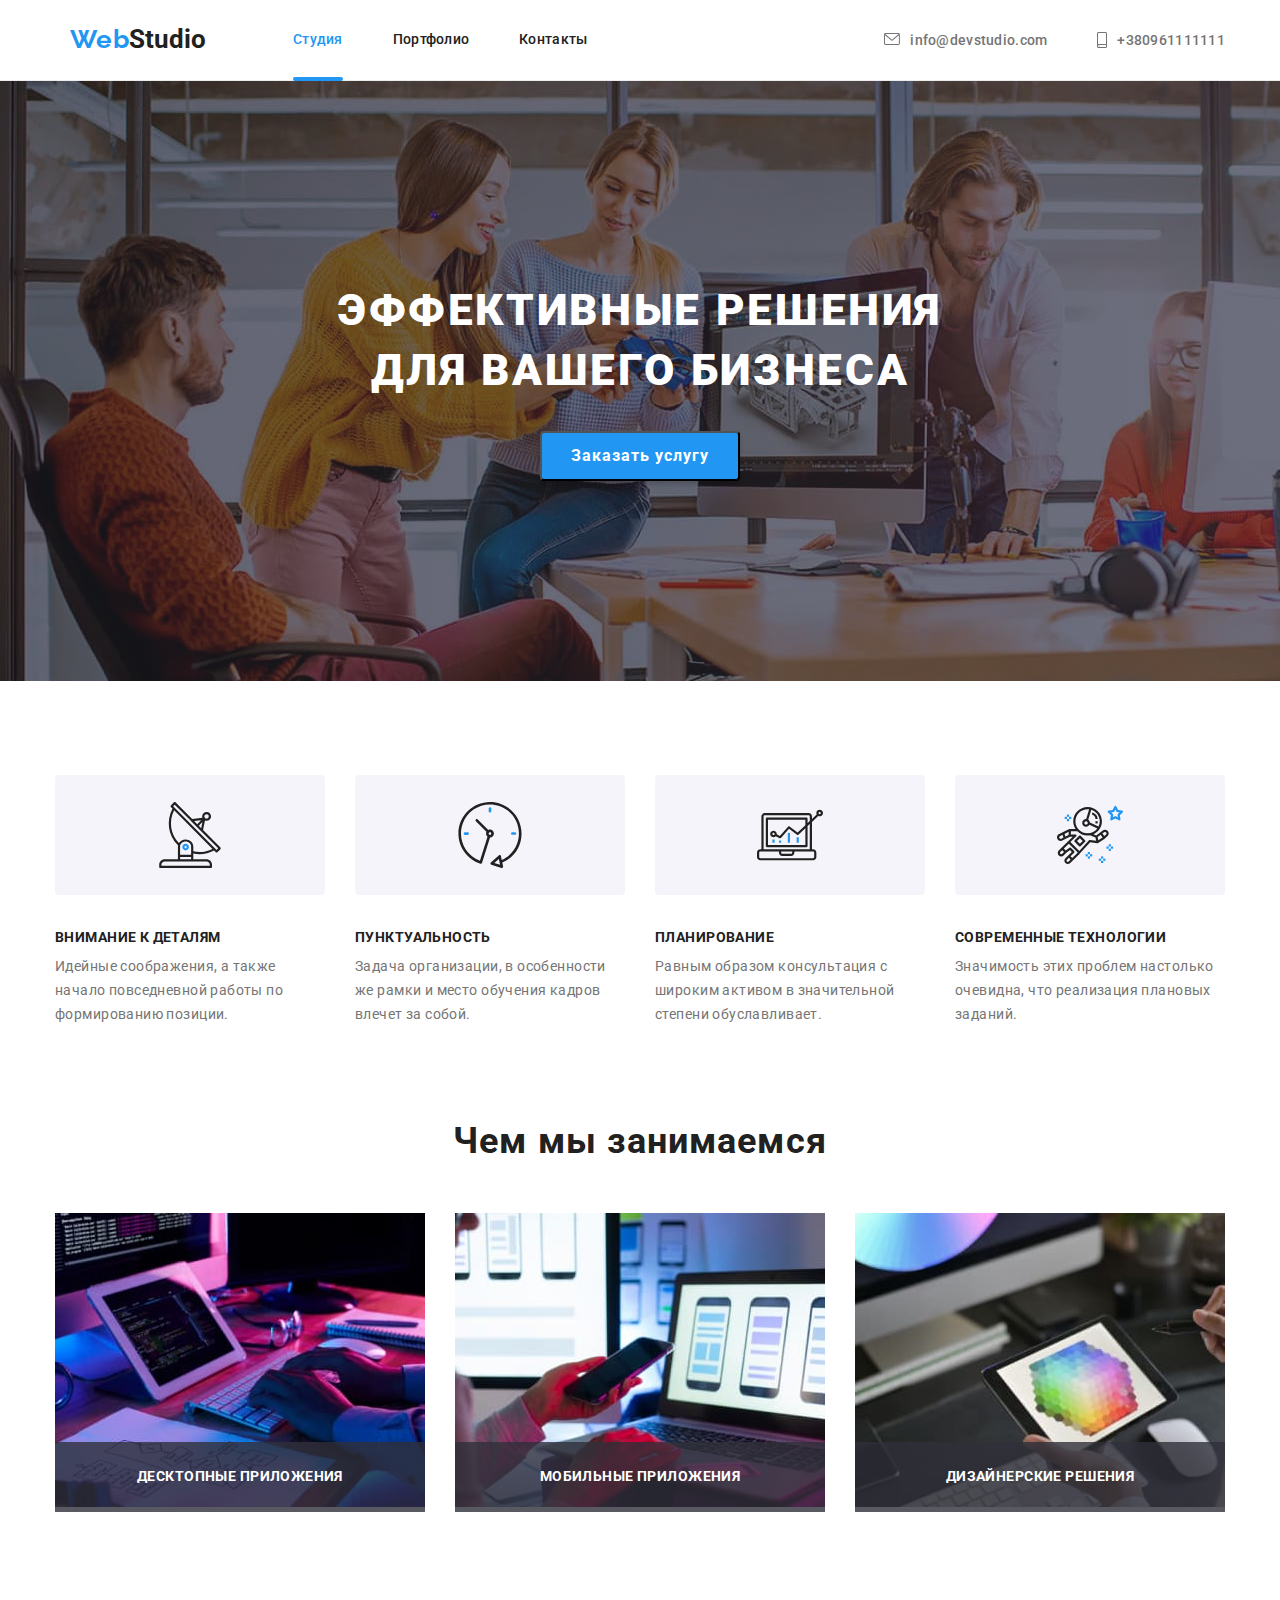
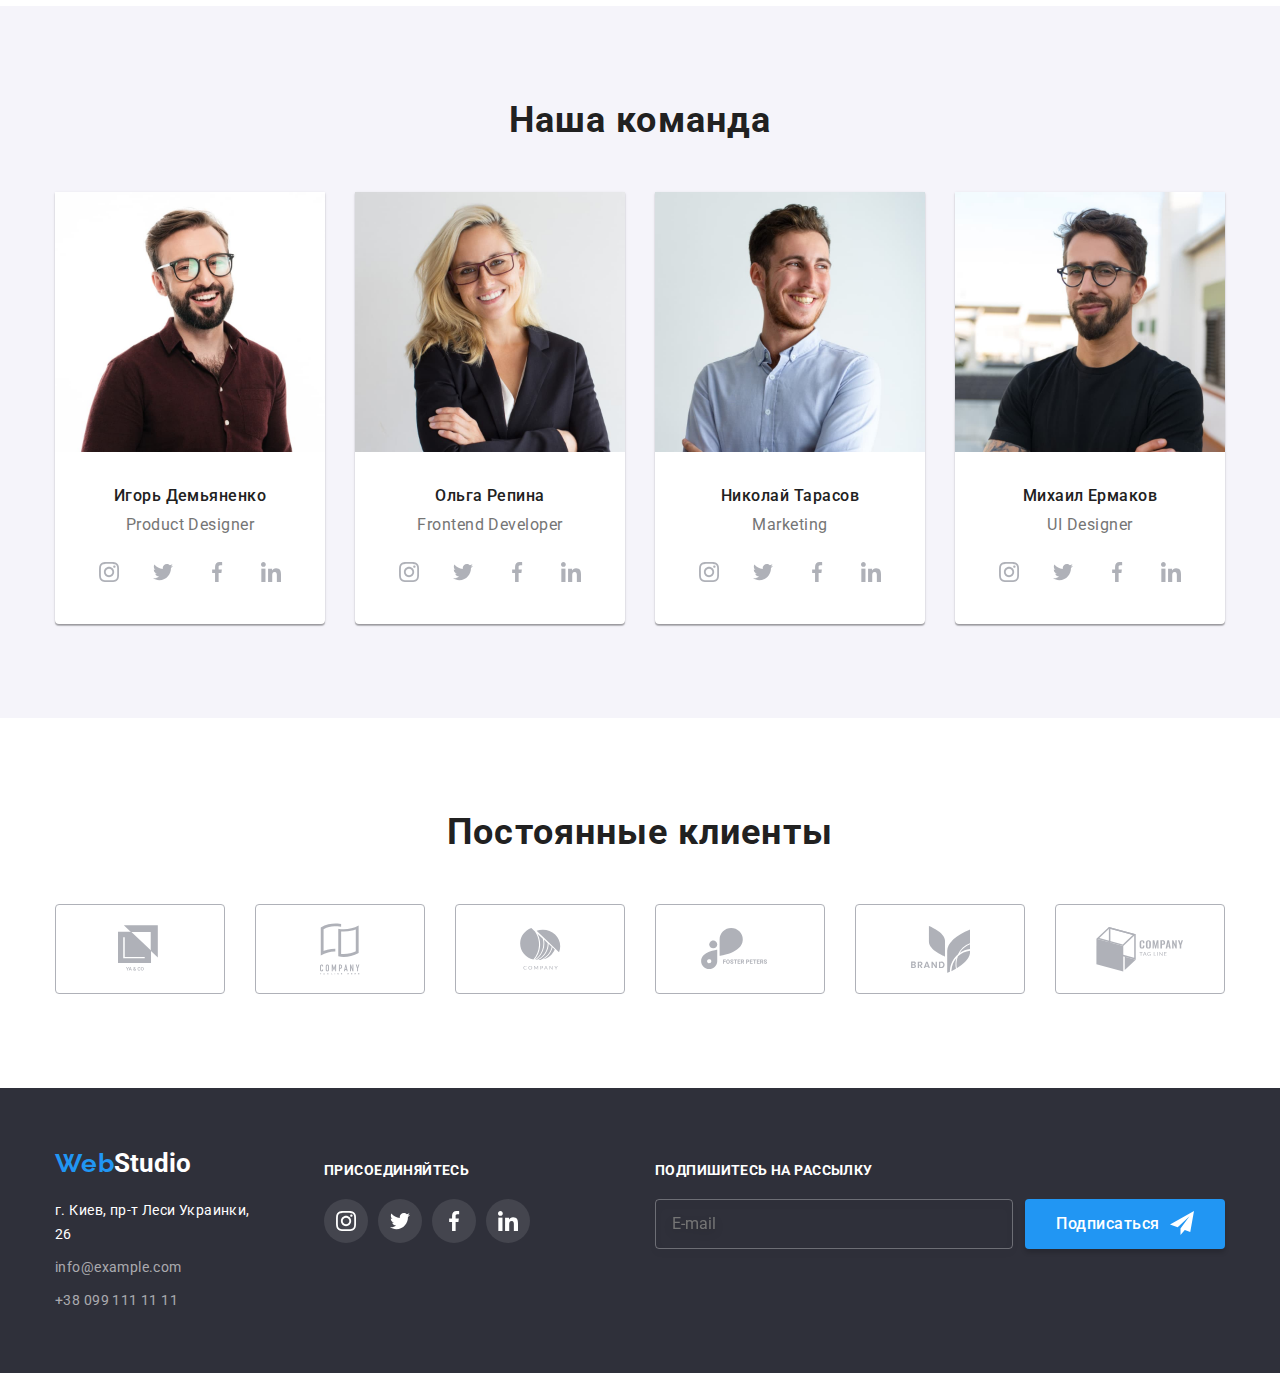
==== index.html @ 5cf7dbcb "copyed last homework" ====
<!DOCTYPE html>
<html lang="ru">
<head>
    <meta charset="UTF-8">
    <meta name="viewport" content="width=device-width, initial-scale=1.0">
    <title>Студия</title>
    <link rel="stylesheet" type="text/css" href="css/normalize.css" />
    <link href="https://fonts.googleapis.com/css2?family=Raleway:wght@700&family=Roboto:wght@400;500;700;900&display=swap" rel="stylesheet">
    <link rel="stylesheet" href="https://cdnjs.cloudflare.com/ajax/libs/modern-normalize/1.0.0/modern-normalize.min.css">
    <link rel="stylesheet" type="text/css" href="css/styles.css" />
</head>
<body>
    <!-- Шапка  -->
    <header class="header">
        <!-- навигация в шапке сайта -->
        <nav class="nav">
           <div class="container">
                <a class="logo" href=""><span class="web">Web</span>Studio</a>
                
                <ul class="site-nav">
                    <li class="item"><a class="link site-nav-studio active" href="https://aleksdu.github.io/goit-markup-hw-06/">Студия</a></li>
                    <li class="item"><a class="link site-nav-portfolio"
                            href="https://aleksdu.github.io/goit-markup-hw-06/portfolio">Портфолио</a></li>
                    <li class="item"><a class="link site-nav-contacts" href="">Контакты</a></li>
                </ul>
                
                <ul class="auth-nav">
                    
                    <li class="item">
                        <a class="link auth-nav-contacts-link" href="mailto:info@devstudio.com">
                            <svg class="icon-envelope-hover">
                                <use href="./images/sprite.svg#icon-envelope-hover">
                                </use></svg>info@devstudio.com</a></li>
                    <li class="item"><a class="link auth-nav-tel"
                         href="tel:+380961111111">
                        <svg class="icon-smartphone">
                            <use href="./images/sprite.svg#icon-smartphone">
                            </use>
                        </svg>
                         +380961111111</a>
                    </li>
                </ul>
            </div>
                </nav>
           
    </header>
    <!-- Кнопка на заднем фоне -->
    <main>
        <section class="title">
            <div class="container">
                <h1 class="title-buton-title">Эффективные решения<br />
                    для вашего бизнеса</h1>
                <button class="title-buton-buton" type="button" data-modal-open>Заказать услугу</button>
        </div>
         </section>  
    <!-- Секция особенности -->
    <section class="features-items">
        <div class="container">
            <ul class="features">
                <li class="item">
                    <svg class="antenna">
                        <use href="./images/sprite.svg#antenna">
                        </use>
                    </svg>
                    <h3 class="features-title">Внимание к деталям</h3>
                    <p class="features-text">Идейные соображения, а также 
                        начало повседневной работы по 
                        формированию позиции.</p>
                </li>
                <li class="item">
                    <svg class="clock">
                        <use href="./images/sprite.svg#clock">
                        </use>
                    </svg>
                    <h3 class="features-title">Пунктуальность</h3>
                    <p class="features-text">Задача организации, в особенности 
                        же рамки и место обучения кадров 
                        влечет за собой.</p>
                </li>
                <li class="item">
                    <svg class="diagram">
                        <use href="./images/sprite.svg#diagram">
                        </use>
                    </svg>
                    <h3 class="features-title">Планирование</h3>
                    <p class="features-text">Равным образом консультация с
                        широким активом в значительной
                        степени обуславливает.</p>
                </li>
                <li class="item">
                    <svg class="astronaut">
                        <use href="./images/sprite.svg#astronaut">
                        </use>
                    </svg>
                    <h3 class="features-title">Современные технологии</h3>
                    <p class="features-text">Значимость этих проблем настолько
                        очевидна, что реализация плановых
                        заданий.</p>
                </li>
            </ul>
        </div>
    </section>
    <!-- секция чем мы занимаемся -->
    
        
    <section class="images">
        <h2 class="title-2">Чем мы занимаемся</h2>
        <ul class="container">
            <li class="item">
                <div class="images-image"><img src="./images/img.jpg" alt="пишет код" width="370">
                <p class="images-overlay">Десктопные приложения</p></div></li>
            <li class="item">
                <div class="images-image">
                <img src="./images/img(1).jpg" alt="пишет мобильный девайс" width="370">
                <p class="images-overlay">Мобильные приложения</p>
                </div></li>
            <li class="item">
                <div class="images-image">
                <img src="./images/img(2).jpg" alt="выбирает цвет" width="370">
            <p class="images-overlay">Дизайнерские решения</p>
            </div></li>
        </ul>
    </section>
    <!-- секция наша команда -->
    <section class="our-team">
        <div class="container">
            <h2 class="title-3">Наша команда</h2>
            <ul class="title-3-members">
                <li class="item"><img src="./images/img(3).jpg" alt="Игорь Демьяненко" width="270"><br />
                    <h3 class="names">Игорь Демьяненко</h3>
                    <p class="work" lang="en">Product Designer</p>
                    <ul class="social-list">
                        <li class="social-list-item">
                            <a href="" class="social-list-link">
                                <svg class="social-list-icon">
                                    <use href="./images/sprite.svg#instagram"></use>
                                </svg>
                            </a>
                        </li>
                        <li class="social-list-item">
                            <a href="" class="social-list-link">
                                <svg class="social-list-icon">
                                    <use href="./images/sprite.svg#twitter"></use>
                                </svg>
                            </a>
                        </li>
                        <li class="social-list-item">
                            <a href="" class="social-list-link">
                                <svg class="social-list-icon">
                                    <use href="./images/sprite.svg#facebook"></use>
                                </svg>
                            </a>
                        </li>
                        <li class="social-list-item">
                            <a href="" class="social-list-link">
                                <svg class="social-list-icon">
                                    <use href="./images/sprite.svg#linkedin"></use>
                                </svg>
                            </a>
                        </li>
                    </ul>
                </li>
                <li class="item"><img src="./images/img(4).jpg" alt="Ольга Репина" width="270"><br />
                    <h3 class="names">Ольга Репина</h3>
                    <p class="work" lang="en">Frontend Developer</p>
                    <ul class="social-list">
                        <li class="social-list-item">
                            <a href="" class="social-list-link">
                                <svg class="social-list-icon">
                                    <use href="./images/sprite.svg#instagram"></use>
                                </svg>
                            </a>
                        </li>
                        <li class="social-list-item">
                            <a href="" class="social-list-link">
                                <svg class="social-list-icon">
                                    <use href="./images/sprite.svg#twitter"></use>
                                </svg>
                            </a>
                        </li>
                        <li class="social-list-item">
                            <a href="" class="social-list-link">
                                <svg class="social-list-icon">
                                    <use href="./images/sprite.svg#facebook"></use>
                                </svg>
                            </a>
                        </li>
                        <li class="social-list-item">
                            <a href="" class="social-list-link">
                                <svg class="social-list-icon">
                                    <use href="./images/sprite.svg#linkedin"></use>
                                </svg>
                            </a>
                        </li>
                    </ul>
                </li>
                <li class="item"><img src="./images/img(5).jpg" alt="Николай Тарасов" width="270"><br />
                    <h3 class="names">Николай Тарасов</h3>
                    <p class="work" lang="en">Marketing</p>
                    <ul class="social-list">
                        <li class="social-list-item">
                            <a href="" class="social-list-link">
                                <svg class="social-list-icon">
                                    <use href="./images/sprite.svg#instagram"></use>
                                </svg>
                            </a>
                        </li>
                        <li class="social-list-item">
                            <a href="" class="social-list-link">
                                <svg class="social-list-icon">
                                    <use href="./images/sprite.svg#twitter"></use>
                                </svg>
                            </a>
                        </li>
                        <li class="social-list-item">
                            <a href="" class="social-list-link">
                                <svg class="social-list-icon">
                                    <use href="./images/sprite.svg#facebook"></use>
                                </svg>
                            </a>
                        </li>
                        <li class="social-list-item">
                            <a href="" class="social-list-link">
                                <svg class="social-list-icon">
                                    <use href="./images/sprite.svg#linkedin"></use>
                                </svg>
                            </a>
                        </li>
                    </ul>
                </li>
                <li class="item"><img src="./images/img(6).jpg" alt="Михаил Ермаков" width="270"><br />
                    <h3 class="names">Михаил Ермаков</h3>
                    <p class="work" lang="en">UI Designer</p>
                    <ul class="social-list">
                        <li class="social-list-item">
                            <a href="" class="social-list-link">
                                <svg class="social-list-icon">
                                    <use href="./images/sprite.svg#instagram"></use>
                                </svg>
                            </a>
                        </li>
                        <li class="social-list-item">
                            <a href="" class="social-list-link">
                                <svg class="social-list-icon">
                                    <use href="./images/sprite.svg#twitter"></use>
                                </svg>
                            </a>
                        </li>
                        <li class="social-list-item">
                            <a href="" class="social-list-link">
                                <svg class="social-list-icon">
                                    <use href="./images/sprite.svg#facebook"></use>
                                </svg>
                            </a>
                        </li>
                        <li class="social-list-item">
                            <a href="" class="social-list-link">
                                <svg class="social-list-icon">
                                    <use href="./images/sprite.svg#linkedin"></use>
                                </svg>
                            </a>
                        </li>
                    </ul>
                </li>
            </ul>
        </div>
    </section>

    <!-- stabbil cliens -->

    <section class="clients">
        <div class="container">
        <h2 class="title-clients">Постоянные клиенты</h2>
            <ul class="clients-list">
                <li class="clients-item">
                    <a href="" class="clients-link">
                        <svg class="clients-icon">
                            <use href="./images/sprite.svg#logo-1"></use>
                        </svg>
                    </a>
                </li>
                <li class="clients-item">
                    <a href="" class="clients-link">
                        <svg class="clients-icon logo-2">
                            <use href="./images/sprite.svg#logo-2"></use>
                        </svg>
                    </a>
                </li>
                <li class="clients-item">
                    <a href="" class="clients-link">
                        <svg class="clients-icon logo-3">
                            <use href="./images/sprite.svg#logo-3"></use>
                        </svg>
                    </a>
                </li>
                <li class="clients-item">
                    <a href="" class="clients-link">
                        <svg class="clients-icon logo-4">
                            <use href="./images/sprite.svg#logo-4"></use>
                        </svg>
                    </a>
                </li>
                <li class="clients-item">
                    <a href="" class="clients-link">
                        <svg class="clients-icon logo-5">
                            <use href="./images/sprite.svg#logo-5"></use>
                        </svg>
                    </a>
                </li>
                <li class="clients-item">
                    <a href="" class="clients-link">
                        <svg class="clients-icon logo-6">
                            <use href="./images/sprite.svg#logo-6"></use>
                        </svg>
                    </a>
                </li>
            </ul>
            </div>
    </section>
    </main>

    <!-- подвал страницы -->
    
    <footer class="footer">
        <div class="container">
            <div class="">
            <a class="logo" href=""><span class="web">Web</span>Studio</a>
            <address>
                 <div class="footer-address">г. Киев, пр-т Леси Украинки, 26</div>
                <a class="footer-mail" href="mailto:info@example.com">info@example.com</a><br />
                <a class="footer-tel" href="tel:+380991111111">+38 099 111 11 11</a>
            </address>
            </div>
        
        

        <!-- social links -->
            <div class="social-links">
             <h3 class="call">присоединяйтесь</h3>
                <ul class="social-list social-list-footer">
                    <li class="social-list-item">
                        <a href="" class="social-list-link">
                            <svg class="social-list-icon">
                                <use href="./images/sprite.svg#instagram"></use>
                            </svg>
                        </a>
                    </li>
                    <li class="social-list-item">
                        <a href="" class="social-list-link">
                            <svg class="social-list-icon">
                                <use href="./images/sprite.svg#twitter"></use>
                            </svg>
                        </a>
                    </li>
                    <li class="social-list-item">
                        <a href="" class="social-list-link">
                            <svg class="social-list-icon">
                                <use href="./images/sprite.svg#facebook"></use>
                            </svg>
                        </a>
                    </li>
                    <li class="social-list-item">
                        <a href="" class="social-list-link">
                            <svg class="social-list-icon">
                                <use href="./images/sprite.svg#linkedin"></use>
                            </svg>
                        </a>
                    </li>
                </ul>
            </div>
            <form class="footer-subscribe">
                <h3 class="call">Подпишитесь на рассылку</h3>
                <ul class="footer-subscribe-list">
                    <li class="subscribe-list-item">
                        <input type="email" name="email"
                         placeholder="E-mail" class="subscribe-email" />
                    </li>
                    <li class="subscribe-list-item">
                        <button type="submit" class="subscribe-button button">
                            Подписаться</button>
                    </li>
                </ul>
            </form>
        </div>
    </footer>

<!-- Modal btn -->

<div class="backdrop is-hidden" data-modal>
    <div class="modal">
        <button type="button" class="modal-close-btn" data-modal-close>
            <svg class="modal-close-icon">
            <use href="./images/sprite.svg#close"></use></svg></button>
            <form action="#" class="modal-form">
                <h2 class="modal-head">Оставьте свои данные, мы вам перезвоним</h2>

                <label class="modal-form-input-label">Имя
                <span class="modal-form-input-wrapper">
                    <input type="text" name="user-name" class="modal-form-input">
                    <svg class="modal-form-icon">
                        <use href="./images/sprite.svg#person-black"></use></svg>
                </span>
                </label>
                
                <label class="modal-form-input-label">Телефон
                <span class="modal-form-input-wrapper">
                    <input type="tel" name="user-phone" class="modal-form-input">
                    <svg class="modal-form-icon">
                    <use href="./images/sprite.svg#phone-black"></use>
                </svg></span>
                </label>
            
                <label class="modal-form-input-label">Почта
                <span class="modal-form-input-wrapper">
                    <input type="email" name="user-mail" class="modal-form-input">
                    <svg class="modal-form-icon">
                        <use href="./images/sprite.svg#email-black"></use>
                    </svg>
                    </span>
                    </label>

                
                <label class="modal-form-input-label">
                    Комментарий
                    <textarea name="user-message" class="modal-form-message"
                     placeholder="Введите текст"></textarea>
                </label>
                

                <input type="checkbox" name="user-policy" id="policy-check" 
                class="modal-form-check-policy visually-hidden">
                <label for="policy-check" class="modal-form-label-policy">
                    Соглашаюсь с рассылкой и принимаю <a class="policy-check-link" href="#">Условия договора</a> </label>

                <button type="submit" class="modal-form-btn">Отправить</button>
            </form>
            </div>
</div>

<script src="./js/modal.js"></script>
    </body>
</html>
---- css/styles.css ----
:root {
--prymary-text-color: #757575;
--font-family: Roboto;

}
a{
    text-decoration: none;
}
li{
   list-style-type: none;
}
body {
  font-family: Roboto, sans-serif;
  }
  h1,h2,h3,h4,h5,h6,p{
 margin: 0;
}
address{
    font-style: normal;
}
.list{
    list-style: none;
}
ul{
    margin: 0;
    padding: 0;
}
image{
    display: block;
}

  /* ========Header============ */
.container{
display: flex;
width: 1200px;
padding-left: 15px;
padding-right: 15px;
margin: 0 auto;
}

.header{
border-bottom: 1px solid #ECECEC;
}
  
.site-nav .item+.item{
margin-left: 50px;
display: block;
}


.auth-nav .link{
padding-top: 32px;
padding-bottom: 32px;
}

.site-nav{
padding-top: 30px;
display: flex;
}

.web{
display: flex;
margin-left: 15px;

font-family: Raleway;
font-weight: 700;
font-size: 26px;
line-height: 1.192;
letter-spacing: 0.03em;
color: #2196f3;
transition: 250ms cubic-bezier(0.4, 0, 0.2, 1);
}



.header .logo{
display: flex;
padding-top: 24px;
padding-bottom: 25px;
margin-right: 93px;
width: 145px;
height: 31px;
font-weight: bold;
font-size: 26px;
line-height: 1.192;
color: #212121;
transition: 250ms cubic-bezier(0.4, 0, 0.2, 1);
}

.logo:hover, .logo:focus{
color:#2196f3;
}

.logo:active{
color: teal;
}

.site-nav-studio{
font-weight: 500;
font-size: 14px;
line-height: 1.142;
letter-spacing: 0.02em;
color: #212121;
position: relative;
transition: 250ms cubic-bezier(0.4, 0, 0.2, 1);
}

.active::after{
content: "";
top: 46px;
left: 0;
width: 100%;
height: 4px;
position: absolute;
display: block;
background: #2196F3;
border-radius: 2px;
transition: 250ms cubic-bezier(0.4, 0, 0.2, 1);
}



.site-nav-studio:hover, .site-nav-studio:focus{
color: #2196f3;
}



.site-nav-studio.active{
color: #2196f3;
}
.site-nav-portfolio.active{
color: #2196f3;
}

.site-nav-portfolio, .site-nav-contacts{
font-weight: 500;
font-size: 14px;
line-height: 1.142;
letter-spacing: 0.02em;
color: #212121;
transition: 250ms cubic-bezier(0.4, 0, 0.2, 1);
position: relative;
}





.site-nav-portfolio:hover, .site-nav-portfolio:focus,
.site-nav-contacts:hover, .site-nav-contacts:focus{
color: #2196f3;
}

.site-nav-portfolio:active, .site-nav-contacts:active{
color: teal;
}

.auth-nav{
display: flex;
margin-left: auto;
align-items: center;
}

.auth-nav .item+.item{
margin-left: 50px;
}

.header .auth-nav-contacts-link{
transition: 250ms cubic-bezier(0.4, 0, 0.2, 1);
margin-left: auto;
}

.icon-envelope-hover{
align-items: center;
max-width: 16px;
height: 12px;
margin-right: 10px;
fill: var(--prymary-text-color);
transition: color 250ms cubic-bezier(0.4, 0, 0.2, 1) 250ms;
}

.auth-nav-contacts-link:hover .icon-envelope-hover,
.auth-nav-contacts-link:focus .icon-envelope-hover{
fill: #2196F3;
transition: color 250ms cubic-bezier(0.4, 0, 0.2, 1) 250ms;
}

.auth-nav-contacts-link{
font-weight: 500;
font-size: 14px;
line-height: 1.142;
letter-spacing: 0.02em;
color: var(--prymary-text-color);
transition: 250ms cubic-bezier(0.4, 0, 0.2, 1);
}

.auth-nav-tel{
display: flex;
align-items: center;
justify-content: center;
align-self: center;

font-weight: 500;
font-size: 14px;
line-height: 1.142;
letter-spacing: 0.02em;
color: var(--prymary-text-color);
transition: 250ms cubic-bezier(0.4, 0, 0.2, 1);
}


.auth-nav-contacts-link:hover,.auth-nav-contacts-link:focus,
.auth-nav-tel:hover,.auth-nav-tel:focus{
color: #2196f3;
}

.auth-nav-tel:active,.auth-nav-contacts-link:active{
    color: #2196F3;
}

.icon-smartphone{
align-items: center;
width: 10px;
height: 16px;
margin-right: 10px;
fill: var(--prymary-text-color);
transition: 250ms cubic-bezier(0.4, 0, 0.2, 1);
}

.auth-nav-tel:hover .icon-smartphone,
.auth-nav-tel:focus .icon-smartphone{
fill: #2196F3;
}

/* ========End Header============ */

/* ========Studio Button on backend============ */

.title>.container{
display: block;
width: 1200px;
padding-left: 15px;
padding-right: 15px;
margin: 0 auto;
}

.title{
display: flex;
padding-top: 200px;
padding-bottom: 200px;
margin: 0 auto;
max-width: 1600px;
height: 600px;


background-image: linear-gradient(
to right,
rgba(47, 48, 58, .4),
rgba(70, 71, 85, 0.4))
, url(../images/background.jpg);
background-color: #2F303A;
}


.title-buton-title{
margin-bottom: 30px;

font-weight: 900;
font-size: 44px;
line-height: 1.363;
text-align: center;
letter-spacing: 0.06em;
text-transform: uppercase;
color: #FFFFFF; 
}


.title-buton-buton{
width: 200px;
height: 50px;
justify-content: center;
margin-left: auto;
margin-right: auto;
background-color: #2196F3;
font-weight: bold;
font-size: 16px;
line-height: 1.875;
display: flex;
align-items: center;
text-align: center;
letter-spacing: 0.06em;
color: #FFFFFF;
box-shadow: 0px 4px 4px rgba(0, 0, 0, 0.15);
border-radius: 4px;
transition: 250ms cubic-bezier(0.4, 0, 0.2, 1);
}

.title-buton-buton:hover, .title-buton-buton:focus{
color:#2196f3;
background-color: #fff;
}


.title-buton-buton:active,
.title-buton-title:active{
     color: #2196F3;
     background-color: #fff;
}
/* ========End Studio Button on backend============ */

/* ========Features============ */
.features-items{
padding-top: 94px;
padding-bottom: 94px;
}

.features{
display: flex;
}

.antenna{
width: 270px;
height: 120px;
padding: 25px 102px;
background: #F5F4FA;
border-radius: 4px;
margin-bottom: 30px;
}

.clock{
width: 270px;
height: 120px;
padding: 25px 102px;
background: #F5F4FA;
border-radius: 4px;
margin-bottom: 30px;

}

.diagram{
width: 270px;
height: 120px;
padding: 25px 102px;
background: #F5F4FA;
border-radius: 4px;
margin-bottom: 30px;
}

.astronaut{
width: 270px;
height: 120px;
padding: 25px 102px;
background: #F5F4FA;
border-radius: 4px;
margin-bottom: 30px;
}

.features-title{
margin-bottom: 10px;
font-weight: 700;
font-size: 14px;
line-height: 1.142;
letter-spacing: 0.03em;
text-transform: uppercase;
color: #212121;
}


.features .item {
width: 270px;
}

.features-text{
font-weight: normal;
font-size: 14px;
line-height: 1.714;
letter-spacing: 0.03em;
color: var(--prymary-text-color);
}

.features .item:not(:last-child) {
margin-right: 30px;
}

.images{
padding-bottom: 94px;

}

.title-2{
min-width: 376px;
margin-bottom: 50px;

font-weight: bold;
font-size: 36px;
line-height: 1.166;
text-align: center;
letter-spacing: 0.03em;
color: #212121;
}


.images .item:not(:last-child){
margin-right: 30px;
}

/* .images .item{
position: relative;
} */

.images-image{

position: relative;

}

.images-image>.images-overlay{
position: absolute;
display: flex;
justify-content: center;
align-items: center;
font-family: var(--font-family);
font-style: normal;
font-weight: bold;
font-size: 14px;
line-height: 1.14;
letter-spacing: 0.03em;
text-transform: uppercase;
color: #FFFFFF;
bottom: 0;
left: 0;
width: 100%;
height: 70px;
background: rgba(47, 48, 58, 0.8);
}

/* ========End Features============ */
/* ========What we do============ */
.our-team{
padding-top: 94px;
padding-bottom: 94px;
background: #F5F4FA;
}
.our-team>.container{
display: block;
/* align-items: baseline; */
width: 1200px;
padding-left: 15px;
padding-right: 15px;
margin: 0 auto;
}

.title-3{
min-width: 264px;
margin-left: auto;
margin-right: auto;
margin-bottom: 50px;

font-weight: bold;
font-size: 36px;
line-height: 1.166;
text-align: center;
letter-spacing: 0.03em;
color: #212121;
}

.names{
font-weight: 500;
font-size: 16px;
line-height: 1.187;
/* identical to box height */
text-align: center;
letter-spacing: 0.03em;
color: #212121;
padding-top: 30px;
padding-bottom: 10px;
}

.work{
padding-bottom: 16px;
font-weight: normal;
font-size: 16px;
line-height: 1.187;
/* identical to box height */
text-align: center;
letter-spacing: 0.03em;
color: var(--prymary-text-color);
}

.title-3-members{
display: flex;
margin-left: auto;
margin-right: auto;
}

.title-3-members .item:not(:last-child){
margin-right: 30px;
}

.social-list{
display: flex;
justify-content: space-between;
margin-left: 32px;
margin-right: 32px;
}

.social-list-link:hover .social-list-icon,
.social-list-link:focus .social-list-icon{
fill: #ffffff;
}

.social-list-link:hover,
.social-list-link:focus{
background-color: #2196F3;
}

.social-list-icon{
width: 20px;
height: 20px;
fill:#AFB1B8;
transition: 250ms cubic-bezier(0.4, 0, 0.2, 1);
}

.social-list-link{
display: flex;
justify-content: center;
align-items: center;
width: 44px;
height: 44px;
margin-bottom: 30px;
background-color: white;
border-radius: 50%;
transition: 250ms cubic-bezier(0.4, 0, 0.2, 1);
}


.title-3-members .item{
background: #FFFFFF;
box-shadow: 0px 1px 3px rgba(0, 0, 0, 0.12), 0px 1px 1px rgba(0, 0, 0, 0.14), 0px 2px 1px rgba(0, 0, 0, 0.2);
border-radius: 0px 0px 4px 4px;
}
/* ========EndWhat we do============ */
/* ========stabbil clients============ */
.clients{
padding-top: 94px;
padding-bottom: 94px;
background-color: #FFFFFF;
}

.clients>.container{
display: block;
width: 1200px;
padding-left: 15px;
padding-right: 15px;
margin: 0 auto;
}


.clients-list{
display: flex;
}


.title-clients{
min-width: 390px;
height: 42px;
margin-bottom: 50px;

margin-left:  auto;
margin-right: auto;
font-weight: bold;
font-size: 36px;
line-height: 1.16;
text-align: center;
letter-spacing: 0.03em;
color: #212121;
}

.clients-link{
display: flex;
justify-content: center;
align-items: center;
width: 170px;
height: 90px;
border: 1px solid #AFB1B8;
border-radius: 4px;
transition: 250ms cubic-bezier(0.4, 0, 0.2, 1);
}

.clients-link:hover .clients-icon,
.clients-link:focus .clients-icon{
fill: #2196f3;
}

.clients-link:hover{
border-color:  #2196F3;
}

.clients-item:not(:last-child){
margin-right: 30px;
}

.clients-icon{
width:44px;
height:49px;
fill: #AFB1B8;
}
.logo-2{
width: 40px;
height: 52px;
}

.logo-3{
width: 41px;
height: 42px;
}

.logo-4{
width: 79px;
height: 42px;
}

.logo-5{
width: 59px;
height: 47px;
}

.logo-6{
width: 88px;
height: 45px;
}
/* ========End stabbil clients============ */


/* ========Footer============ */
.footer{
display: flex;
background-color: #2F303A;
padding-top: 60px;
padding-bottom: 60px;
margin: 0 auto;
}

.footer .web{
margin-left: 0px;

font-family: Raleway;
font-weight: 700;
font-size: 26px;
line-height: 1.192;
letter-spacing: 0.03em;
color: #2196F3;
}

.footer .logo{
display: flex;
margin-right: auto;
margin-bottom: 20px;

width: 145px;
height: 31px;
font-weight: bold;
font-size: 26px;
line-height: 1.192;
color: #fff;
transition: 250ms cubic-bezier(0.4, 0, 0.2, 1);
}

.logo:hover, .logo:focus{
color:#2196f3;
}
.logo:active{
    color: teal;
}
.footer-address{
padding-bottom: 9px;
font-weight: normal;
font-size: 14px;
line-height: 1.714;
letter-spacing: 0.03em;
color: #FFFFFF;
}
 .footer-mail{
display: inline-block;
padding-bottom: 9px;
font-weight: normal;
font-size: 14px;
line-height: 1.714;
letter-spacing: 0.03em;
color: rgba(255, 255, 255, 0.6);
 transition: 250ms cubic-bezier(0.4, 0, 0.2, 1);
}

 .footer-tel{
font-weight: normal;
font-size: 14px;
line-height: 1.714;
letter-spacing: 0.03em;
color: rgba(255, 255, 255, 0.6);
transition: 250ms cubic-bezier(0.4, 0, 0.2, 1);
 }

 .footer-mail:hover, .footer-tel:focus,
 .footer-tel:hover, .footer-mail:focus{
color: #2196f3;
 }

 .footer-mail:active{
color: #2196f3;
 }

 .social-links{
padding-left: 70px;
margin-right: 93px;
 }


.call{
margin-bottom: 20px;
margin-top: 15px;

font-weight: bold;
font-size: 14px;
line-height: 1.14;
letter-spacing: 0.03em;
text-transform: uppercase;
color: #FFFFFF;
}

.social-list-footer a{
display: flex;
justify-content: center;
align-items: center;
width: 44px;
height: 44px;
fill: #FFFFFF;
background-color:rgba(255, 255, 255, 0.1);;
border-radius: 50%;
}

.social-list-footer svg{
fill:inherit
}
.social-list-footer{
margin-left: auto;
}

.social-list-footer>.social-list-item:not(:last-child){
margin-right: 10px;
}

/* ========End Features============ */

 /* ========Portfolio list button======= */
.section-buttons{
padding-top: 94px;
padding-bottom: 94px;
}

.list-button{
display: flex;
justify-content: center;
}

.list-button .item+.item{
margin-left: 8px;
}

 .button{
padding: 6px 22px;
font-family: Roboto, sans-serif;
font-weight: 500;
font-size: 16px;
line-height: 1.625;
align-content: center;
align-self: center;
text-align: center;
letter-spacing: 0.03em;
color: #212121;
background: #F5F4FA;
border-radius: 4px solid rgb(255, 255, 255);
border: none;
transition: 250ms cubic-bezier(0.4, 0, 0.2, 1);
}


.item:hover .button,
.item:focus .button{
background: #2196F3;
color:#ffffff;
box-shadow: 0px 3px 1px rgba(0, 0, 0, 0.1), 0px 1px 2px rgba(0, 0, 0, 0.08), 0px 2px 2px rgba(0, 0, 0, 0.12);
border-radius: 4px;
}



.button:hover, .button:focus,
.button:active{
color: #FFFFFF;
background: #2196F3;
/* shadow-middle */
box-shadow: 0px 3px 1px rgba(0, 0, 0, 0.1), 0px 1px 2px rgba(0, 0, 0, 0.08), 0px 2px 2px rgba(0, 0, 0, 0.12);
border-radius: 4px;
transition: 250ms cubic-bezier(0.4, 0, 0.2, 1);
 }

 
/* ========End Portfolio list button======= */
/* ========Portfolio progects============ */
.progects-title-text{
padding: 20px 24px;
}

 .progects{
width: 1200px;
padding-top: 50px;
padding-left: 15px;
padding-right: 15px;
margin-left: auto;
margin-right: auto;
display: flex;
flex-wrap: wrap;
 }

 .progects .item{
width: 370px;
height: 404px;
background: #FFFFFF;
border: 1px solid #EEEEEE;
box-sizing: border-box;
 }


.transform-item{
position: relative;
overflow: hidden;
}


.overlay{
position: absolute;
top: 0;
left: 0;
width: 100%;
height: 100%;
padding: 63px 24px;
background-color: rgba(33, 150, 243, 0.9);
font-size: 18px;
line-height: 1.56;
letter-spacing: 0.03em;
color: #FFFFFF;
/* overflow: auto; */
transform: translateY(100%);
transition: transform 250ms cubic-bezier(0.4, 0, 0.2, 1);
}

.transforms:hover .overlay,
.transforms:focus .overlay{
transform: translateY(0);
 }

 .progects .item:not(:nth-child(3n)){
margin-right: 30px;
 }

 .progects .item:nth-last-child(-n+7){
     margin-bottom: 30px;
 }


.progects .item:hover,
.progects .item:focus-within{
box-shadow: 0px 1px 1px rgba(0, 0, 0, 0.12), 0px 4px 4px rgba(0, 0, 0, 0.06), 1px 4px 6px rgba(0, 0, 0, 0.16);
}

.progects-title{
padding-bottom: 4px;
min-width: 322px;
height: 36px;
font-weight: 700;
font-size: 18px;
line-height: 2;
letter-spacing: 0.06em;
color: #212121;
 }

 .progects-text{
font-weight: normal;
font-size: 16px;
line-height: 1.875;
letter-spacing: 0.03em;
color: var(--prymary-text-color);
 }
 /* ========End Portfolio progects============ */
  /* ========subscribe============ */
  .footer-subscribe-list{
display: flex;
  }

.subscribe-list-item:not(:last-child) {
margin-right: 12px;
}

.subscribe-email {
width: 358px;
height: 50px;
padding: 15px 16px;
background-color: transparent;
color: rgba(255, 255, 255, 0.6);
border: 1px solid rgba(255, 255, 255, 0.3);
filter: drop-shadow(0px 4px 4px rgba(0, 0, 0, 0.15));
border-radius: 4px;
}

.subscribe-button {
width: 200px;
height: 50px;
display: flex;
justify-content: center;
align-items: center;
background: #2196F3;
box-shadow: 0px 4px 4px rgba(0, 0, 0, 0.15);
border-radius: 4px;
color: #FFFFFF;
}

.subscribe-button::after {
content: url(../images/icon-send.svg);
margin-left: 10px;
padding-top: 6px;
}
 /* ========End Subscribe============ */

 /* ========Modal Btn============ */

.backdrop{
position: fixed;
top: 0;
left: 0;
width: 100%;
height: 100%;
background-color: rgba(0, 0, 0, 0.2);
transition: 250ms cubic-bezier(0.4, 0, 0.2, 1);
}

.modal{
position: absolute;
left: 50%;
top: 50%;
transform: translate(-50%, -50%);
width: 528px;
height: 581px;
background: #FFFFFF;
box-shadow: 0px 1px 3px rgba(0, 0, 0, 0.12), 0px 1px 1px rgba(0, 0, 0, 0.14), 0px 2px 1px rgba(0, 0, 0, 0.2);
border-radius: 4px;
padding: 40px;
}

.modal-close-btn{
position: absolute;
top: 8px;
right: 8px;
width: 30px;
height: 30px;
background: transparent;
border: 1px solid rgba(0, 0, 0, 0.1);
border-radius: 50%;
cursor: pointer;
}

.modal-close-icon{
width: 10px;
height: 10px;
fill:  #000000;
}

.modal-close-btn:hover .modal-close-icon{
fill: #2196F3;
}

.is-hidden{
opacity: 0;
visibility: hidden;
pointer-events: none;
}

.modal-form{
display: flex;
flex-direction: column;
}

.modal-head{
font-weight: 700;
font-size: 20px;
line-height: 1.15;
text-align: center;
letter-spacing: 0.03em;
color: #212121;
}

.modal-form-input{
display: block;
padding-left: 42px;
width: 100%;
height: 40px;
border: 1px solid rgba(33, 33, 33, 0.2);
border-radius: 4px;
font-family: Roboto;
font-style: normal;
font-weight: normal;
font-size: 14px;
line-height: 1.143;
letter-spacing: 0.01em;
transition: 250ms cubic-bezier(0.4, 0, 0.2, 1);
margin-top: 4px;
cursor: pointer;
}

.modal-form-input:focus{
outline: none;
border-color: #2196F3;
}

.modal-form-input:focus + .modal-form-icon{
fill: #2196F3;
}

.modal-form-icon{
position: absolute;
top: 50%;
left: 12px;
transform: translateY(-50%);
width: 18px;
height: 18px;
/* background-color: #212121; */
transition: 250ms cubic-bezier(0.4, 0, 0.2, 1);
}

.modal-form-input-label{
color: #757575;
margin-top: 10px;
font-size: 12px;
line-height: 1.17;
letter-spacing: 0.01em;  
}

.modal-form-input-wrapper{
display: block;
position: relative;
}

.modal-form-message{
display: block;
padding: 12px 16px;
width: 100%;
height: 120px;
border: 1px solid rgba(33, 33, 33, 0.2);
border-radius: 4px;
resize: none;
font-family: Roboto;
font-style: normal;
font-weight: normal;
font-size: 14px;
line-height: 1.143;
letter-spacing: 0.01em;
margin-top: 4px;
margin-bottom: 20px;
transition: border-color 250ms cubic-bezier(0.4, 0, 0.2, 1);
cursor: pointer;
}

.modal-form-message:focus{
outline: none;
border-color: #2196F3;
}

.modal-form-message::placeholder{
color: rgba(117, 117, 117, 0.5);
}

.modal-form-check-policy:checked + .modal-form-label-policy::before{
background-image: url(../images/Vector_.png);
background-repeat: no-repeat;
background-position: 50% 50%;
outline: 2px solid #2196f3;
}

.modal-form-check-policy:focus + .modal-form-label-policy::before{
background-color: #2196f3;
}
.modal-form-label-policy::before{
display: inline-block;
content: "";
width: 16px;
height: 15px;
outline: 2px solid #212121;
margin: 7px;
}

.modal-form-label-policy{
color: #757575;
display: flex;
align-items: center;
font-size: 14px;
line-height: 1.71;
letter-spacing: 0.03em;
cursor: pointer;
margin-bottom: 30px;
cursor: pointer;
}

.visually-hidden {
  position: absolute !important;
  clip: rect(1px 1px 1px 1px); /* IE6, IE7 */
  clip: rect(1px, 1px, 1px, 1px);
  padding: 0 !important;
  border: 0 !important;
  height: 1px !important;
  width: 1px !important;
  overflow: hidden;
}

.modal-form-label-policy{
display: flex;
align-items: center;
flex-wrap: wrap;
}

.modal-form-btn{
min-width: 200px;
height: 50px;
justify-content: center;
margin-left: auto;
margin-right: auto;
background-color: #2196F3;
font-weight: bold;
font-size: 16px;
line-height: 1.875;
display: flex;
align-items: center;
text-align: center;
letter-spacing: 0.06em;
color: #FFFFFF;
box-shadow: 0px 4px 4px rgba(0, 0, 0, 0.15);
border-radius: 4px;
cursor: pointer;
transition: 250ms cubic-bezier(0.4, 0, 0.2, 1);
}

.modal-form-btn:focus{
background: #188CE8;
box-shadow: 0px 4px 4px rgba(0, 0, 0, 0.15);
}

.policy-check-link{
color: #2196F3;
text-decoration: underline;}
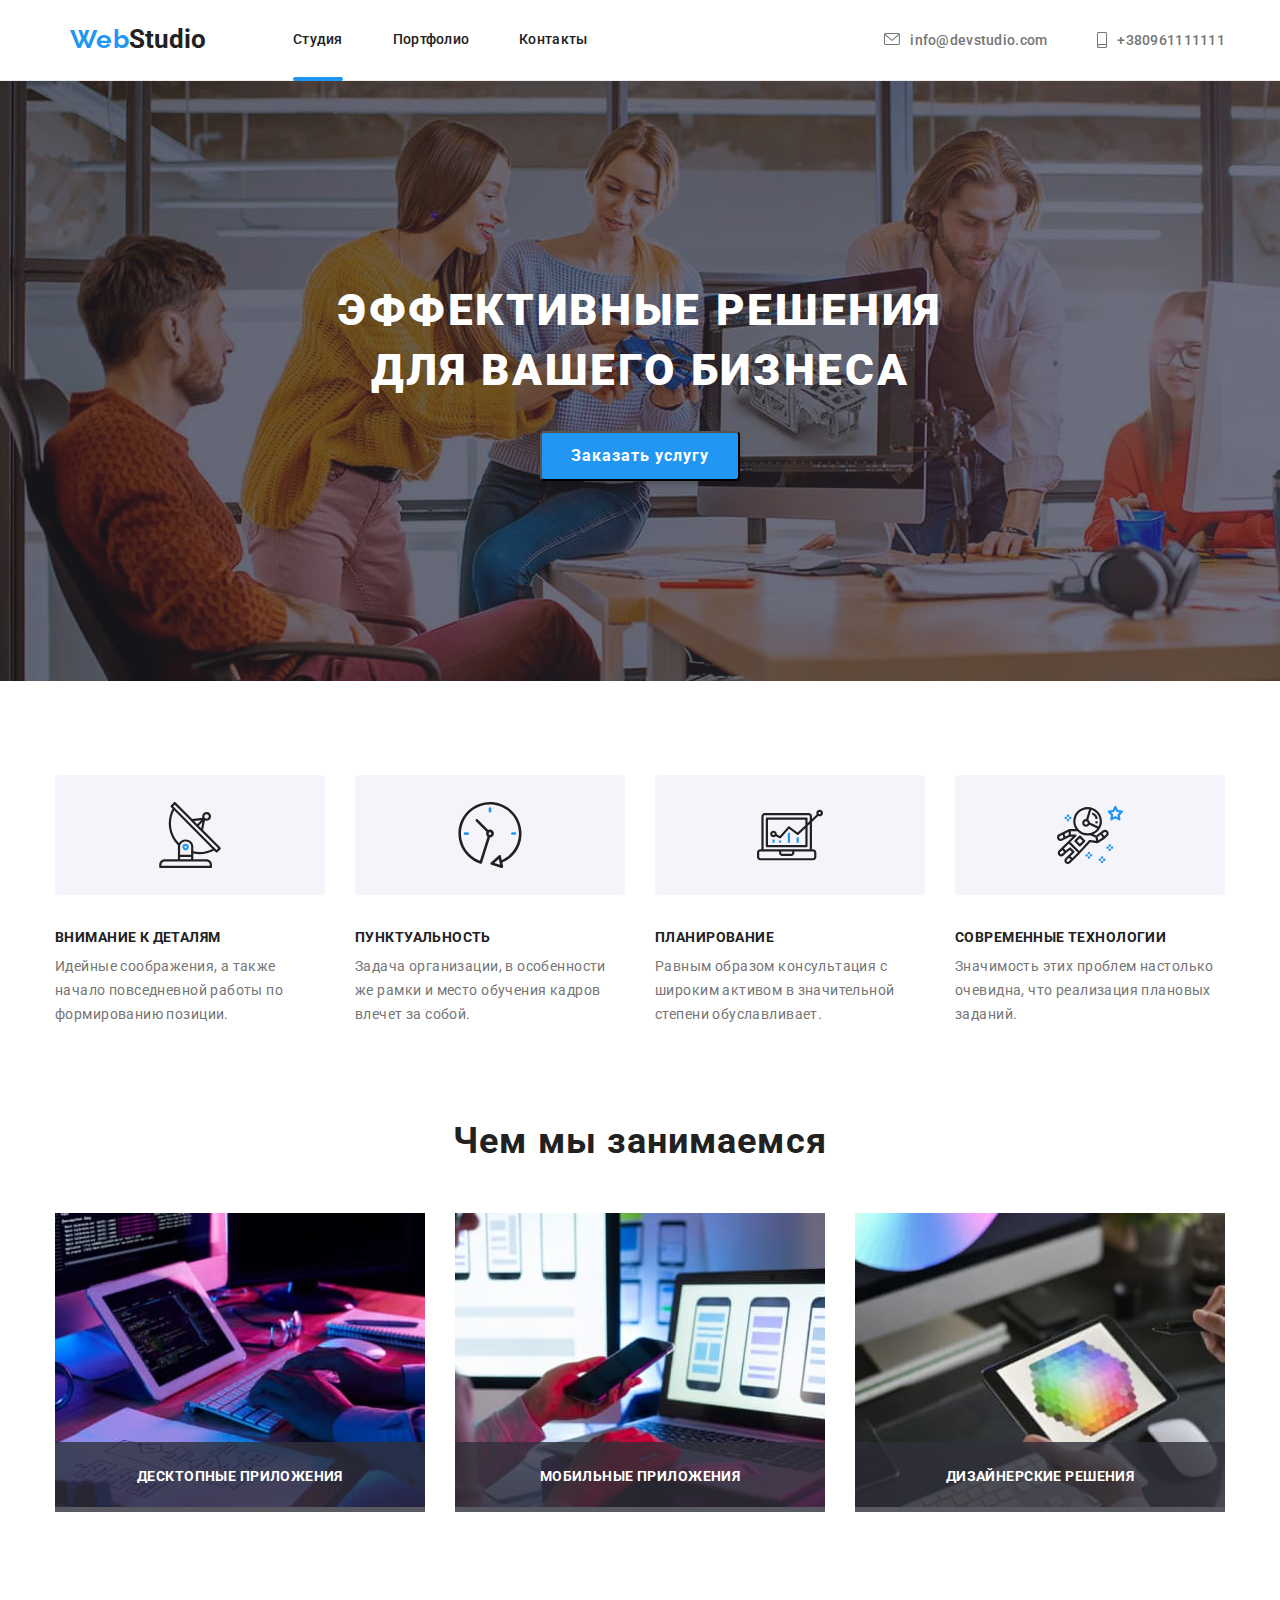
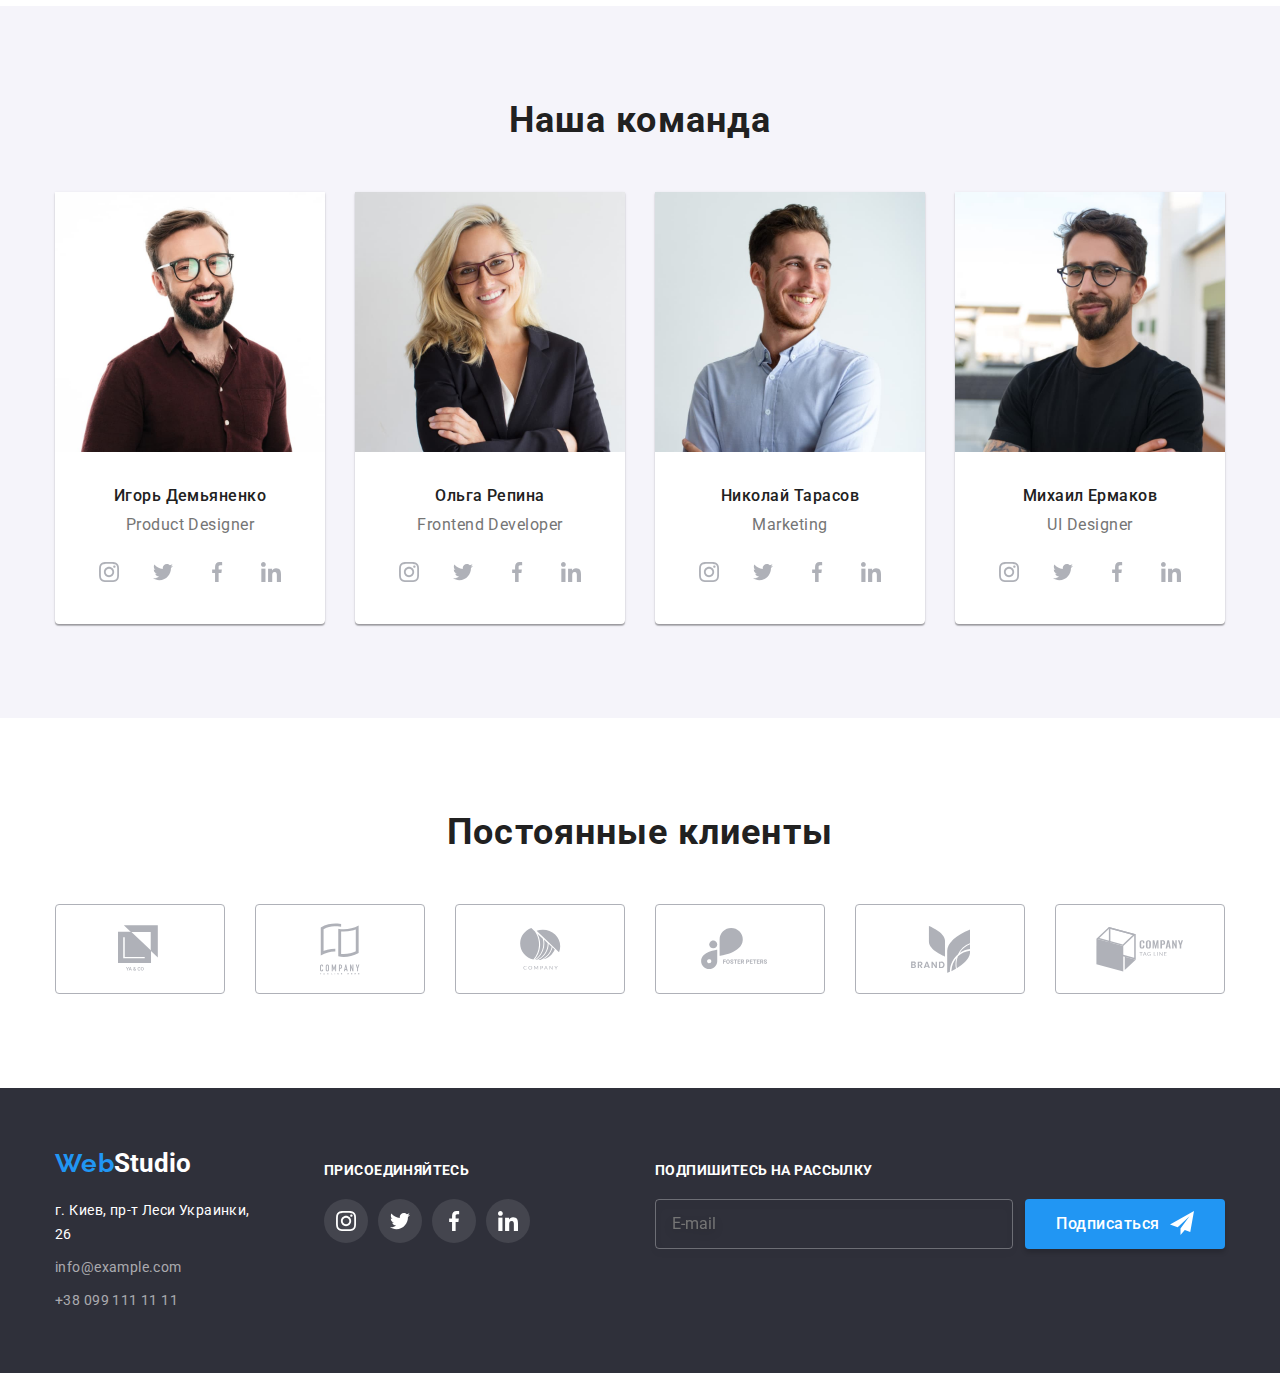
==== commit d0699e34: "input" ====
--- a/index.html
+++ b/index.html
@@ -7,7 +7,7 @@
     <link rel="stylesheet" type="text/css" href="css/normalize.css" />
     <link href="https://fonts.googleapis.com/css2?family=Raleway:wght@700&family=Roboto:wght@400;500;700;900&display=swap" rel="stylesheet">
     <link rel="stylesheet" href="https://cdnjs.cloudflare.com/ajax/libs/modern-normalize/1.0.0/modern-normalize.min.css">
-    <link rel="stylesheet" type="text/css" href="css/styles.css" />
+    <link rel="stylesheet" type="text/css" href="css/main.min.css" />
 </head>
 <body>
     <!-- Шапка  -->
@@ -18,9 +18,9 @@
                 <a class="logo" href=""><span class="web">Web</span>Studio</a>
                 
                 <ul class="site-nav">
-                    <li class="item"><a class="link site-nav-studio active" href="https://aleksdu.github.io/goit-markup-hw-06/">Студия</a></li>
+                    <li class="item"><a class="link site-nav-studio active" href="https://aleksdu.github.io/goit-markup-hw-07/">Студия</a></li>
                     <li class="item"><a class="link site-nav-portfolio"
-                            href="https://aleksdu.github.io/goit-markup-hw-06/portfolio">Портфолио</a></li>
+                            href="https://aleksdu.github.io/goit-markup-hw-07/portfolio">Портфолио</a></li>
                     <li class="item"><a class="link site-nav-contacts" href="">Контакты</a></li>
                 </ul>
                 
@@ -58,7 +58,7 @@
         <div class="container">
             <ul class="features">
                 <li class="item">
-                    <svg class="antenna">
+                    <svg class="features__antenna">
                         <use href="./images/sprite.svg#antenna">
                         </use>
                     </svg>
@@ -68,7 +68,7 @@
                         формированию позиции.</p>
                 </li>
                 <li class="item">
-                    <svg class="clock">
+                    <svg class="features__clock">
                         <use href="./images/sprite.svg#clock">
                         </use>
                     </svg>
@@ -78,7 +78,7 @@
                         влечет за собой.</p>
                 </li>
                 <li class="item">
-                    <svg class="diagram">
+                    <svg class="features__diagram">
                         <use href="./images/sprite.svg#diagram">
                         </use>
                     </svg>
@@ -88,7 +88,7 @@
                         степени обуславливает.</p>
                 </li>
                 <li class="item">
-                    <svg class="astronaut">
+                    <svg class="features__astronaut">
                         <use href="./images/sprite.svg#astronaut">
                         </use>
                     </svg>
--- a/css/main.min.css
+++ b/css/main.min.css
@@ -0,0 +1,2 @@
+:root{--prymary-text-color: #757575;--font-family: Roboto}.visually-hidden{position:absolute !important;clip:rect(1px 1px 1px 1px);clip:rect(1px, 1px, 1px, 1px);padding:0 !important;border:0 !important;height:1px !important;width:1px !important;overflow:hidden}a{text-decoration:none}li{list-style-type:none}body{font-family:Roboto, sans-serif}h1,h2,h3,h4,h5,h6,p{margin:0}address{font-style:normal}.list{list-style:none}ul{margin:0;padding:0}image{display:block}.container{display:flex;width:1200px;padding-left:15px;padding-right:15px;margin:0 auto}.backdrop{position:fixed;top:0;left:0;width:100%;height:100%;background-color:rgba(0,0,0,0.2);transition:250ms cubic-bezier(0.4, 0, 0.2, 1)}.modal{position:absolute;left:50%;top:50%;transform:translate(-50%, -50%);width:528px;height:581px;background:#FFFFFF;box-shadow:0px 1px 3px rgba(0,0,0,0.12),0px 1px 1px rgba(0,0,0,0.14),0px 2px 1px rgba(0,0,0,0.2);border-radius:4px;padding:40px}.modal-close-btn{position:absolute;top:8px;right:8px;width:30px;height:30px;background:transparent;border:1px solid rgba(0,0,0,0.1);border-radius:50%;cursor:pointer}.modal-close-icon{width:10px;height:10px;fill:#000000}.modal-close-btn:hover .modal-close-icon{fill:#2196F3}.is-hidden{opacity:0;visibility:hidden;pointer-events:none}.modal-form{display:flex;flex-direction:column}.modal-head{font-weight:700;font-size:20px;line-height:1.15;text-align:center;letter-spacing:0.03em;color:#212121}.modal-form-input{display:block;padding-left:42px;width:100%;height:40px;border:1px solid rgba(33,33,33,0.2);border-radius:4px;font-family:Roboto;font-style:normal;font-weight:normal;font-size:14px;line-height:1.143;letter-spacing:0.01em;transition:250ms cubic-bezier(0.4, 0, 0.2, 1);margin-top:4px;cursor:pointer}.modal-form-input:focus{outline:none;border-color:#2196F3}.modal-form-icon{position:absolute;top:50%;left:12px;transform:translateY(-50%);width:18px;height:18px;transition:250ms cubic-bezier(0.4, 0, 0.2, 1)}.modal-form-input:focus+.modal-form-icon{fill:#2196F3}.modal-form-input-label{color:#757575;margin-top:10px;font-size:12px;line-height:1.17;letter-spacing:0.01em}.modal-form-input-wrapper{display:block;position:relative}.modal-form-message{display:block;padding:12px 16px;width:100%;height:120px;border:1px solid rgba(33,33,33,0.2);border-radius:4px;resize:none;font-family:Roboto;font-style:normal;font-weight:normal;font-size:14px;line-height:1.143;letter-spacing:0.01em;margin-top:4px;margin-bottom:20px;transition:border-color 250ms cubic-bezier(0.4, 0, 0.2, 1);cursor:pointer}.modal-form-message:focus{outline:none;border-color:#2196F3}.modal-form-message::placeholder{color:rgba(117,117,117,0.5)}.modal-form-check-policy:checked+.modal-form-label-policy::before{background-image:url(../images/Vector_.png);background-repeat:no-repeat;background-position:50% 50%;outline:2px solid #2196f3}.modal-form-label-policy{color:#757575;display:flex;flex-wrap:wrap;align-items:center;font-size:14px;line-height:1.71;letter-spacing:0.03em;cursor:pointer;margin-bottom:30px;cursor:pointer}.modal-form-label-policy::before{display:inline-block;content:"";width:16px;height:15px;outline:2px solid #212121;margin:7px}.modal-form-check-policy:focus+.modal-form-label-policy::before{background-color:#2196f3}.modal-form-btn{min-width:200px;height:50px;justify-content:center;margin-left:auto;margin-right:auto;background-color:#2196F3;font-weight:bold;font-size:16px;line-height:1.875;display:flex;align-items:center;text-align:center;letter-spacing:0.06em;color:#FFFFFF;box-shadow:0px 4px 4px rgba(0,0,0,0.15);border-radius:4px;cursor:pointer;transition:250ms cubic-bezier(0.4, 0, 0.2, 1)}.modal-form-btn:focus{background:#188CE8;box-shadow:0px 4px 4px rgba(0,0,0,0.15)}.policy-check-link{color:#2196F3;text-decoration:underline}.section-buttons{padding-top:94px;padding-bottom:94px}.list-button{display:flex;justify-content:center}.list-button .item+.item{margin-left:8px}.button{padding:6px 22px;font-family:Roboto, sans-serif;font-weight:500;font-size:16px;line-height:1.625;align-content:center;align-self:center;text-align:center;letter-spacing:0.03em;color:#212121;background:#F5F4FA;border-radius:4px solid #fff;border:none;transition:250ms cubic-bezier(0.4, 0, 0.2, 1)}.button:hover,.button:focus,.button:active{color:#FFFFFF;background:#2196F3;box-shadow:0px 3px 1px rgba(0,0,0,0.1),0px 1px 2px rgba(0,0,0,0.08),0px 2px 2px rgba(0,0,0,0.12);border-radius:4px;transition:250ms cubic-bezier(0.4, 0, 0.2, 1)}.item:hover .button,.item:focus .button{background:#2196F3;color:#ffffff;box-shadow:0px 3px 1px rgba(0,0,0,0.1),0px 1px 2px rgba(0,0,0,0.08),0px 2px 2px rgba(0,0,0,0.12);border-radius:4px}.footer-subscribe-list{display:flex}.subscribe-list-item:not(:last-child){margin-right:12px}.subscribe-email{width:358px;height:50px;padding:15px 16px;background-color:transparent;color:rgba(255,255,255,0.6);border:1px solid rgba(255,255,255,0.3);filter:drop-shadow(0px 4px 4px rgba(0,0,0,0.15));border-radius:4px}.subscribe-button{width:200px;height:50px;display:flex;justify-content:center;align-items:center;background:#2196F3;box-shadow:0px 4px 4px rgba(0,0,0,0.15);border-radius:4px;color:#FFFFFF}.subscribe-button::after{content:url(../images/icon-send.svg);margin-left:10px;padding-top:6px}.header{border-bottom:1px solid #ECECEC}.header .logo{display:flex;padding-top:24px;padding-bottom:25px;margin-right:93px;width:145px;height:31px;font-weight:bold;font-size:26px;line-height:1.192;color:#212121;transition:250ms cubic-bezier(0.4, 0, 0.2, 1)}.header .auth-nav-contacts-link{transition:250ms cubic-bezier(0.4, 0, 0.2, 1);margin-left:auto}.auth-nav{display:flex;margin-left:auto;align-items:center}.auth-nav .item+.item{margin-left:50px}.auth-nav .link{padding-top:32px;padding-bottom:32px}.site-nav{padding-top:30px;display:flex}.site-nav .item+.item{margin-left:50px;display:block}.web{display:flex;margin-left:15px;font-family:Raleway;font-weight:700;font-size:26px;line-height:1.192;letter-spacing:0.03em;color:#2196f3;transition:250ms cubic-bezier(0.4, 0, 0.2, 1)}.logo:hover,.logo:focus{color:#2196f3}.logo:active{color:teal}.site-nav-studio{font-weight:500;font-size:14px;line-height:1.142;letter-spacing:0.02em;color:#212121;position:relative;transition:250ms cubic-bezier(0.4, 0, 0.2, 1)}.site-nav-studio:hover,.site-nav-studio:focus{color:#2196f3}.site-nav-studio .active{color:#2196f3}.active::after{content:"";top:46px;left:0;width:100%;height:4px;position:absolute;display:block;background:#2196F3;border-radius:2px;transition:250ms cubic-bezier(0.4, 0, 0.2, 1)}.site-nav-portfolio,.site-nav-contacts{font-weight:500;font-size:14px;line-height:1.142;letter-spacing:0.02em;color:#212121;transition:250ms cubic-bezier(0.4, 0, 0.2, 1);position:relative}.site-nav-portfolio:hover,.site-nav-portfolio:focus,.site-nav-contacts:hover,.site-nav-contacts:focus{color:#2196f3}.site-nav-portfolio:active,.site-nav-contacts:active{color:teal}.icon-envelope-hover{align-items:center;max-width:16px;height:12px;margin-right:10px;fill:var(--prymary-text-color);transition:color 250ms cubic-bezier(0.4, 0, 0.2, 1) 250ms}.auth-nav-contacts-link:hover .icon-envelope-hover,.auth-nav-contacts-link:focus .icon-envelope-hover{fill:#2196F3;transition:color 250ms cubic-bezier(0.4, 0, 0.2, 1) 250ms}.auth-nav-contacts-link{font-weight:500;font-size:14px;line-height:1.142;letter-spacing:0.02em;color:var(--prymary-text-color);transition:250ms cubic-bezier(0.4, 0, 0.2, 1)}.auth-nav-contacts-link:active{color:#2196F3}.auth-nav-tel{display:flex;align-items:center;justify-content:center;align-self:center;font-weight:500;font-size:14px;line-height:1.142;letter-spacing:0.02em;color:var(--prymary-text-color);transition:250ms cubic-bezier(0.4, 0, 0.2, 1)}.auth-nav-tel:hover,.auth-nav-tel:focus,.auth-nav-tel:active{color:#2196f3}.icon-smartphone{align-items:center;width:10px;height:16px;margin-right:10px;fill:var(--prymary-text-color);transition:250ms cubic-bezier(0.4, 0, 0.2, 1)}.auth-nav-tel:hover .icon-smartphone,.auth-nav-tel:focus .icon-smartphone{fill:#2196F3}.title>.container{display:block;width:1200px;padding-left:15px;padding-right:15px;margin:0 auto}.title{display:flex;padding-top:200px;padding-bottom:200px;margin:0 auto;max-width:1600px;height:600px;background-image:linear-gradient(to right, rgba(47,48,58,0.4), rgba(70,71,85,0.4)),url(../images/background.jpg);background-color:#2F303A}.title-buton-title{margin-bottom:30px;font-weight:900;font-size:44px;line-height:1.363;text-align:center;letter-spacing:0.06em;text-transform:uppercase;color:#FFFFFF}.title-buton-buton{width:200px;height:50px;justify-content:center;margin-left:auto;margin-right:auto;background-color:#2196F3;font-weight:bold;font-size:16px;line-height:1.875;display:flex;align-items:center;text-align:center;letter-spacing:0.06em;color:#FFFFFF;box-shadow:0px 4px 4px rgba(0,0,0,0.15);border-radius:4px;transition:250ms cubic-bezier(0.4, 0, 0.2, 1)}.title-buton-buton:hover,.title-buton-buton:focus{color:#2196f3;background-color:#fff}.title-buton-buton:active,.title-buton-title:active{color:#2196F3;background-color:#fff}.features-items{padding-top:94px;padding-bottom:94px}.features{display:flex}.features .item{width:270px}.features .item:not(:last-child){margin-right:30px}.features__antenna{width:270px;height:120px;padding:25px 102px;background:#F5F4FA;border-radius:4px;margin-bottom:30px}.features__clock{width:270px;height:120px;padding:25px 102px;background:#F5F4FA;border-radius:4px;margin-bottom:30px}.features__diagram{width:270px;height:120px;padding:25px 102px;background:#F5F4FA;border-radius:4px;margin-bottom:30px}.features__astronaut{width:270px;height:120px;padding:25px 102px;background:#F5F4FA;border-radius:4px;margin-bottom:30px}.features-title{margin-bottom:10px;font-weight:700;font-size:14px;line-height:1.142;letter-spacing:0.03em;text-transform:uppercase;color:#212121}.features-text{font-weight:normal;font-size:14px;line-height:1.714;letter-spacing:0.03em;color:var(--prymary-text-color)}.images{padding-bottom:94px}.images .item:not(:last-child){margin-right:30px}.title-2{min-width:376px;margin-bottom:50px;font-weight:bold;font-size:36px;line-height:1.166;text-align:center;letter-spacing:0.03em;color:#212121}.images-image{position:relative}.images-image>.images-overlay{position:absolute;display:flex;justify-content:center;align-items:center;font-family:var(--font-family);font-style:normal;font-weight:bold;font-size:14px;line-height:1.14;letter-spacing:0.03em;text-transform:uppercase;color:#FFFFFF;bottom:0;left:0;width:100%;height:70px;background:rgba(47,48,58,0.8)}.our-team{padding-top:94px;padding-bottom:94px;background:#F5F4FA}.our-team>.container{display:block;width:1200px;padding-left:15px;padding-right:15px;margin:0 auto}.title-3{min-width:264px;margin-left:auto;margin-right:auto;margin-bottom:50px;font-weight:bold;font-size:36px;line-height:1.166;text-align:center;letter-spacing:0.03em;color:#212121}.names{font-weight:500;font-size:16px;line-height:1.187;text-align:center;letter-spacing:0.03em;color:#212121;padding-top:30px;padding-bottom:10px}.work{padding-bottom:16px;font-weight:normal;font-size:16px;line-height:1.187;text-align:center;letter-spacing:0.03em;color:var(--prymary-text-color)}.title-3-members{display:flex;margin-left:auto;margin-right:auto}.title-3-members .item:not(:last-child){margin-right:30px}.title-3-members .item{background:#FFFFFF;box-shadow:0px 1px 3px rgba(0,0,0,0.12),0px 1px 1px rgba(0,0,0,0.14),0px 2px 1px rgba(0,0,0,0.2);border-radius:0px 0px 4px 4px}.social-list{display:flex;justify-content:space-between;margin-left:32px;margin-right:32px}.social-list-icon{width:20px;height:20px;fill:#AFB1B8;transition:250ms cubic-bezier(0.4, 0, 0.2, 1)}.social-list-link{display:flex;justify-content:center;align-items:center;width:44px;height:44px;margin-bottom:30px;background-color:white;border-radius:50%;transition:250ms cubic-bezier(0.4, 0, 0.2, 1)}.social-list-link:hover .social-list-icon,.social-list-link:focus .social-list-icon{fill:#ffffff}.social-list-link:hover,.social-list-link:focus{background-color:#2196F3}.clients{padding-top:94px;padding-bottom:94px;background-color:#FFFFFF}.clients>.container{display:block;width:1200px;padding-left:15px;padding-right:15px;margin:0 auto}.clients-list{display:flex}.title-clients{min-width:390px;height:42px;margin-bottom:50px;margin-left:auto;margin-right:auto;font-weight:bold;font-size:36px;line-height:1.16;text-align:center;letter-spacing:0.03em;color:#212121}.clients-link{display:flex;justify-content:center;align-items:center;width:170px;height:90px;border:1px solid #AFB1B8;border-radius:4px;transition:250ms cubic-bezier(0.4, 0, 0.2, 1)}.clients-link:hover .clients-icon,.clients-link:focus .clients-icon{fill:#2196f3}.clients-link:hover{border-color:#2196F3}.clients-item:not(:last-child){margin-right:30px}.clients-icon{width:44px;height:49px;fill:#AFB1B8}.logo-2{width:40px;height:52px}.logo-3{width:41px;height:42px}.logo-4{width:79px;height:42px}.logo-5{width:59px;height:47px}.logo-6{width:88px;height:45px}.footer{display:flex;background-color:#2F303A;padding-top:60px;padding-bottom:60px;margin:0 auto}.footer .web{margin-left:0px;font-family:Raleway;font-weight:700;font-size:26px;line-height:1.192;letter-spacing:0.03em;color:#2196F3}.footer .logo{display:flex;margin-right:auto;margin-bottom:20px;width:145px;height:31px;font-weight:bold;font-size:26px;line-height:1.192;color:#fff;transition:250ms cubic-bezier(0.4, 0, 0.2, 1)}.logo:hover,.logo:focus{color:#2196f3}.logo:active{color:teal}.footer-address{padding-bottom:9px;font-weight:normal;font-size:14px;line-height:1.714;letter-spacing:0.03em;color:#FFFFFF}.footer-mail{display:inline-block;padding-bottom:9px;font-weight:normal;font-size:14px;line-height:1.714;letter-spacing:0.03em;color:rgba(255,255,255,0.6);transition:250ms cubic-bezier(0.4, 0, 0.2, 1)}.footer-mail:hover,.footer-mail:focus,.footer-mail:active{color:#2196f3}.footer-tel{font-weight:normal;font-size:14px;line-height:1.714;letter-spacing:0.03em;color:rgba(255,255,255,0.6);transition:250ms cubic-bezier(0.4, 0, 0.2, 1)}.footer-tel:focus,.footer-tel:hover{color:#2196f3}.social-links{padding-left:70px;margin-right:93px}.call{margin-bottom:20px;margin-top:15px;font-weight:bold;font-size:14px;line-height:1.14;letter-spacing:0.03em;text-transform:uppercase;color:#FFFFFF}.social-list-footer{margin-left:auto}.social-list-footer a{display:flex;justify-content:center;align-items:center;width:44px;height:44px;fill:#FFFFFF;background-color:rgba(255,255,255,0.1);border-radius:50%}.social-list-footer svg{fill:inherit}.social-list-footer>.social-list-item:not(:last-child){margin-right:10px}.progects-title-text{padding:20px 24px}.progects{width:1200px;padding-top:50px;padding-left:15px;padding-right:15px;margin-left:auto;margin-right:auto;display:flex;flex-wrap:wrap}.progects .item{width:370px;height:404px;background:#FFFFFF;border:1px solid #EEEEEE;box-sizing:border-box}.transform-item{position:relative;overflow:hidden}.overlay{position:absolute;top:0;left:0;width:100%;height:100%;padding:63px 24px;background-color:rgba(33,150,243,0.9);font-size:18px;line-height:1.56;letter-spacing:0.03em;color:#FFFFFF;transform:translateY(100%);transition:transform 250ms cubic-bezier(0.4, 0, 0.2, 1)}.transforms:hover .overlay,.transforms:focus .overlay{transform:translateY(0)}.progects .item:not(:nth-child(3n)){margin-right:30px}.progects .item:nth-last-child(-n+7){margin-bottom:30px}.progects .item:hover,.progects .item:focus-within{box-shadow:0px 1px 1px rgba(0,0,0,0.12),0px 4px 4px rgba(0,0,0,0.06),1px 4px 6px rgba(0,0,0,0.16)}.progects-title{padding-bottom:4px;min-width:322px;height:36px;font-weight:700;font-size:18px;line-height:2;letter-spacing:0.06em;color:#212121}.progects-text{font-weight:normal;font-size:16px;line-height:1.875;letter-spacing:0.03em;color:var(--prymary-text-color)}
+/*# sourceMappingURL=main.min.css.map */